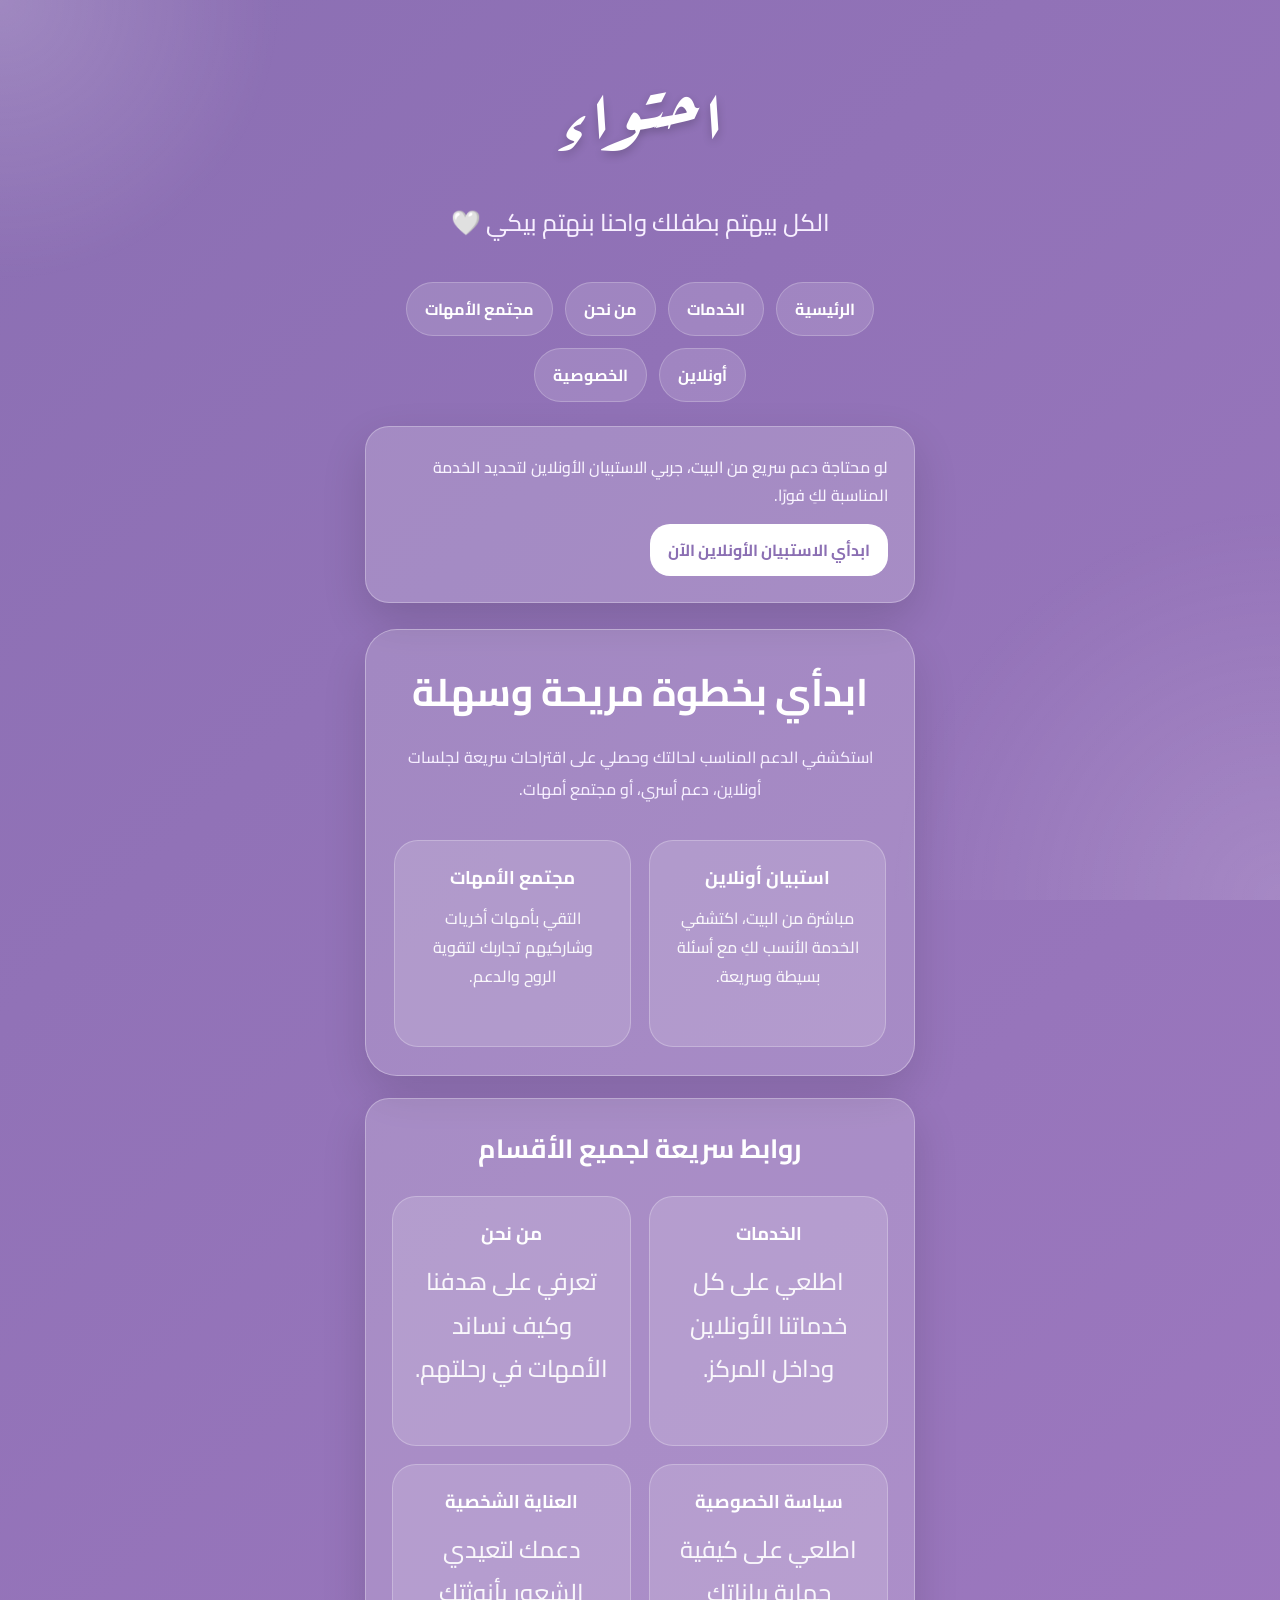
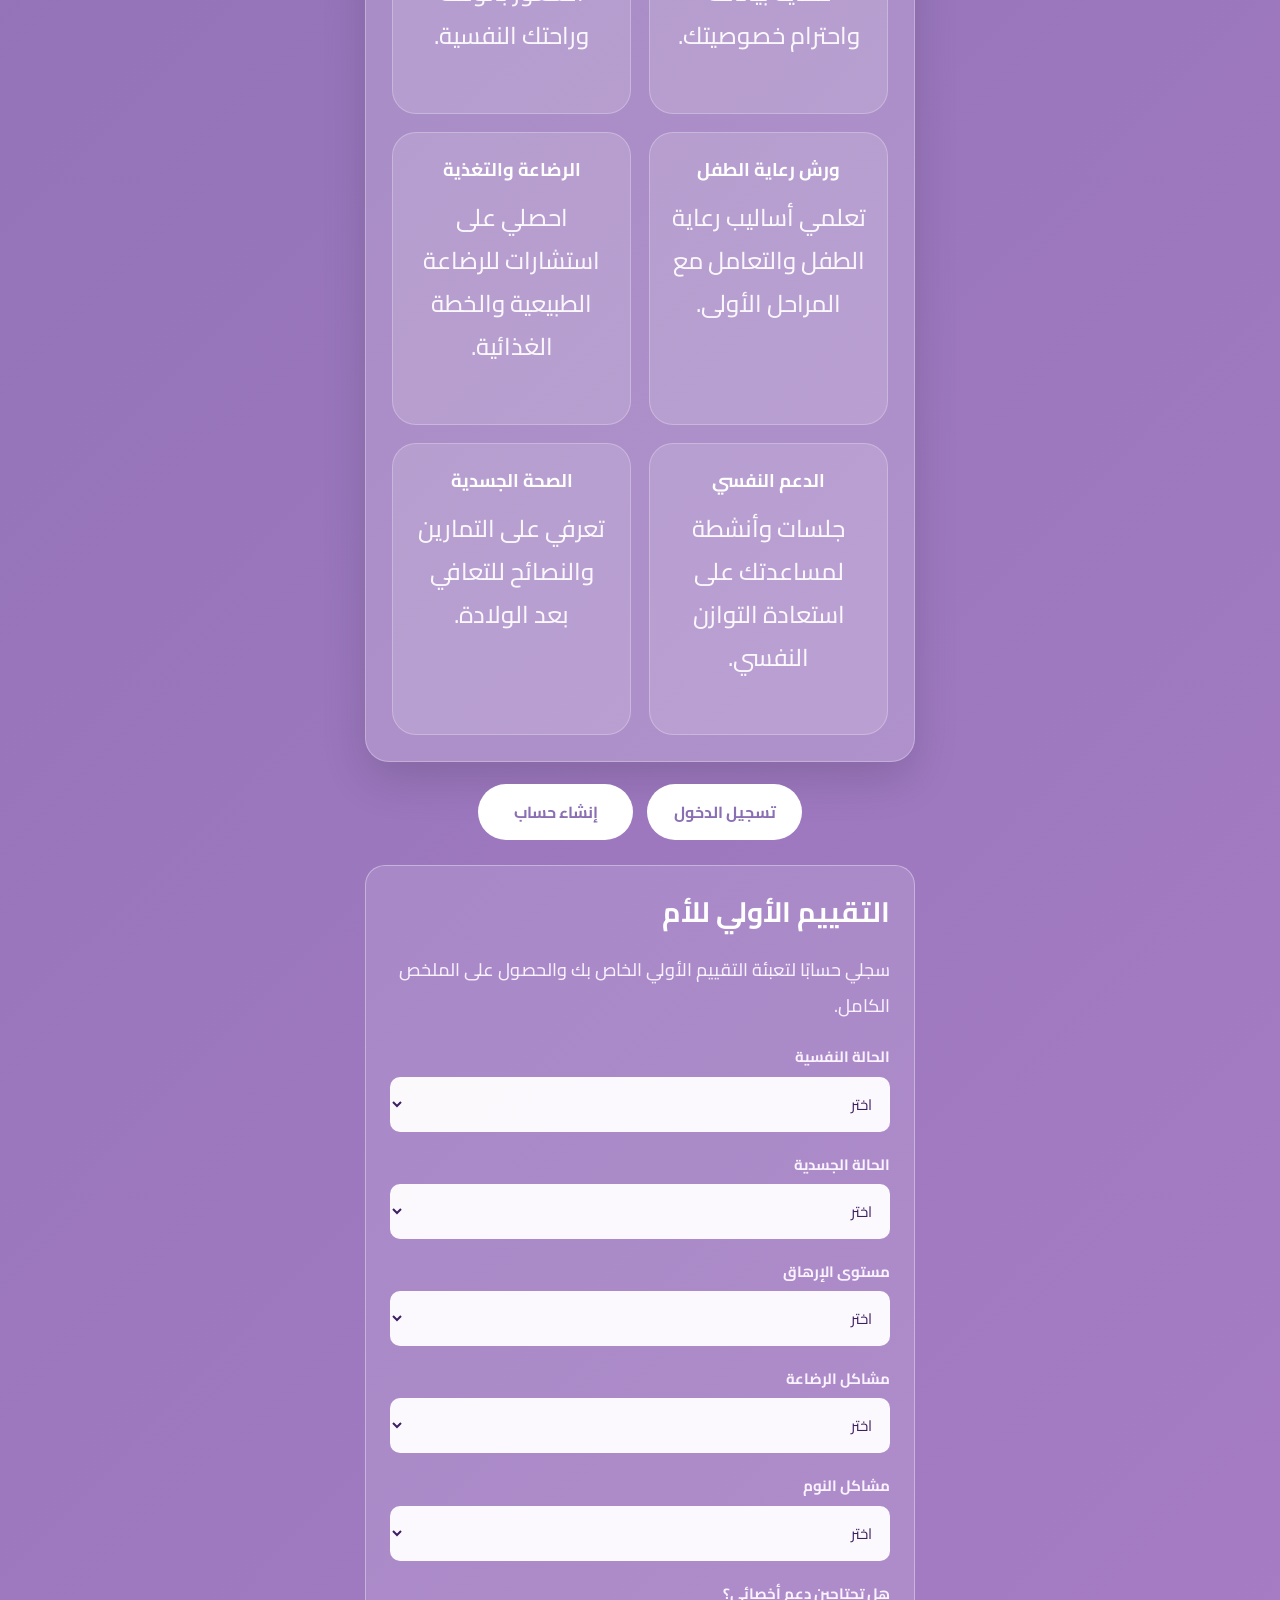
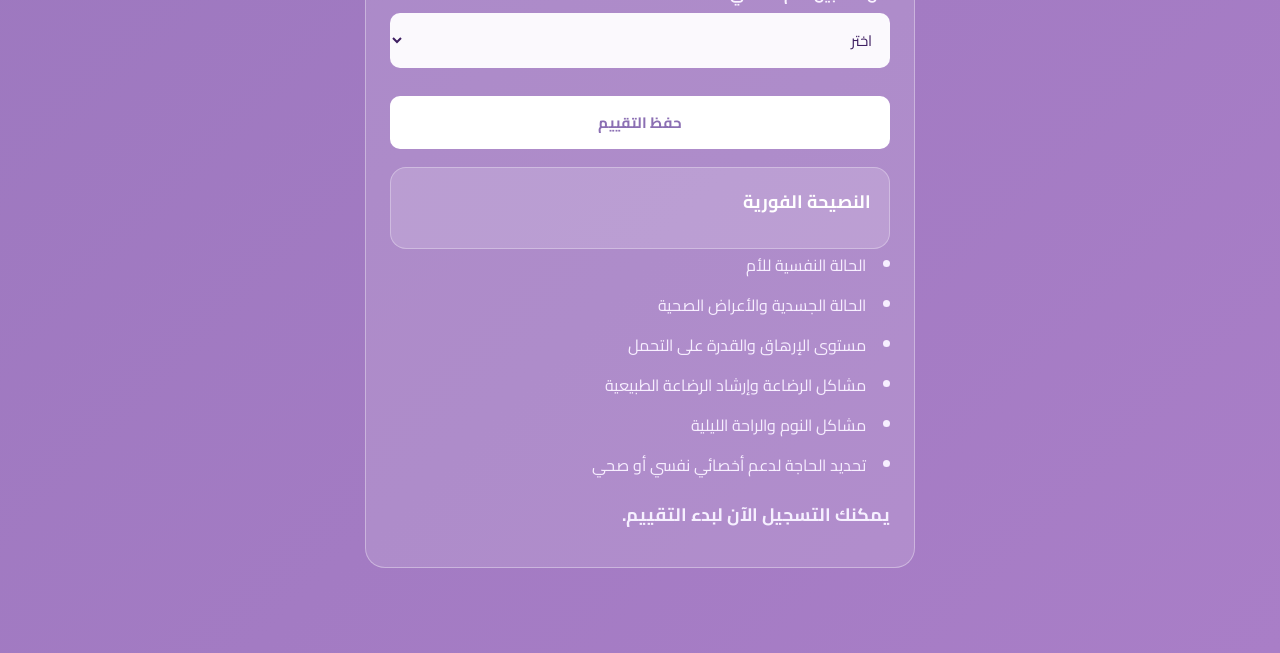
==== index.html @ d5a80ce1 "Add files via upload" ====
<!DOCTYPE html>
<html lang="ar" dir="rtl">
<head>
  <meta charset="UTF-8" />
  <meta name="viewport" content="width=device-width, initial-scale=1.0" />
  <title>احتواء</title>

  <link href="https://fonts.googleapis.com/css2?family=Cairo:wght@400;700&family=Aref+Ruqaa&display=swap" rel="stylesheet">
  <link rel="stylesheet" href="https://cdnjs.cloudflare.com/ajax/libs/font-awesome/6.5.0/css/all.min.css">

  <style>
    * {
      margin: 0;
      padding: 0;
      box-sizing: border-box;
      font-family: 'Cairo', sans-serif;
    }

    body {
      background-color: #8B6FB3;
      min-height: 100vh;
      display: flex;
      align-items: center;
      justify-content: center;
      text-align: center;
      padding: 20px;
    }

    .container {
      color: white;
      width: 100%;
      max-width: 550px;
    }

    h1 {
      font-family: 'Aref Ruqaa', serif;
      font-size: 82px;
      font-weight: normal;
      margin-bottom: 15px;
      letter-spacing: 2px;
      text-shadow: 0 4px 10px rgba(0,0,0,0.2);
    }

    p {
      font-size: 24px;
      margin-bottom: 35px;
      line-height: 2;
      font-weight: 500;
    }

    .cta-box {
      background: rgba(255,255,255,0.22);
      border: 1px solid rgba(255,255,255,0.4);
      border-radius: 24px;
      padding: 18px 22px;
      margin-bottom: 28px;
      text-align: right;
    }

    .cta-box p {
      color: #fdf0ff;
      line-height: 1.8;
      margin-bottom: 14px;
      font-size: 18px;
    }

    .cta-box .cta-link {
      display: inline-block;
      background: #fff;
      color: #8B6FB3;
      padding: 12px 18px;
      border-radius: 20px;
      font-weight: bold;
      text-decoration: none;
      transition: transform 0.3s;
    }

    .cta-box .cta-link:hover {
      transform: translateY(-2px);
    }

    .buttons {
      display: flex;
      gap: 15px;
      justify-content: center;
      flex-wrap: wrap;
      margin-bottom: 25px;
    }

    .btn {
      background: white;
      color: #8B6FB3;
      border: none;
      padding: 14px 28px;
      border-radius: 25px;
      font-size: 16px;
      text-decoration: none;
      font-weight: bold;
      min-width: 150px;
      cursor: pointer;
      transition: 0.3s;
      display: inline-block;
    }

    .btn:hover {
      background: #f2f2f2;
      transform: translateY(-2px);
    }

    .assessment-box {
      background: rgba(255,255,255,0.13);
      border: 1px solid rgba(255,255,255,0.35);
      border-radius: 20px;
      padding: 22px 24px;
      margin-bottom: 25px;
      text-align: right;
    }

    .assessment-box h2 {
      font-size: 28px;
      margin-bottom: 15px;
      color: #ffffff;
    }

    .assessment-box p {
      font-size: 18px;
      margin-bottom: 12px;
      color: #f6f0ff;
    }

    .assessment-box ul {
      list-style: inside disc;
      color: #f6f0ff;
      line-height: 2;
      text-align: right;
      padding-left: 0;
    }

    .assessment-box li {
      margin-bottom: 8px;
    }

    .assessment-form {
      margin-top: 20px;
      text-align: right;
    }

    .form-row {
      margin-bottom: 14px;
    }

    .assessment-form label {
      display: block;
      color: #f9f2ff;
      font-size: 15px;
      margin-bottom: 6px;
      text-align: right;
    }

    .assessment-form select,
    .assessment-form button {
      width: 100%;
      padding: 12px 14px;
      border: none;
      border-radius: 10px;
      font-size: 15px;
    }

    .assessment-form select {
      background: rgba(255,255,255,0.95);
      color: #3e1f62;
      margin-bottom: 6px;
    }

    .assessment-form button {
      background: #ffffff;
      color: #8B6FB3;
      font-weight: bold;
      cursor: pointer;
      transition: 0.3s;
      margin-top: 8px;
    }

    .assessment-form button:hover {
      background: #f2f2f2;
    }

    .advice-box {
      margin-top: 18px;
      padding: 18px;
      background: rgba(255,255,255,0.16);
      border: 1px solid rgba(255,255,255,0.3);
      border-radius: 16px;
      text-align: right;
    }

    .advice-box h3 {
      color: #ffffff;
      margin-bottom: 12px;
      font-size: 18px;
    }

    .advice-box ul {
      list-style: inside disc;
      color: #f6f0ff;
      line-height: 1.9;
      padding-left: 0;
    }

    .advice-box li {
      margin-bottom: 8px;
    }

    .note {
      margin-top: 15px;
      color: #ffe8b8;
      font-size: 16px;
      font-weight: 600;
    }

    .welcome-box {
      display: none;
      margin-bottom: 25px;
    }

    .welcome-box h2 {
      font-size: 28px;
      margin-bottom: 15px;
    }

    .social a {
      margin: 0 10px;
      font-size: 22px;
      color: white;
      text-decoration: none;
      width: 45px;
      height: 45px;
      display: inline-flex;
      align-items: center;
      justify-content: center;
      border-radius: 50%;
      background: rgba(255,255,255,0.15);
      transition: 0.3s;
    }

    .social a:hover {
      background: white;
      color: #8B6FB3;
      transform: scale(1.1);
    }
  </style>
  <link rel="stylesheet" href="styles.css">
</head>
<body class="page-home">
  <div class="container">
    <h1>احتواء</h1>
    <p>الكل بيهتم بطفلك واحنا بنهتم بيكي 🤍</p>
    <nav class="main-nav">
      <a href="index.html">الرئيسية</a>
      <a href="services.html">الخدمات</a>
      <a href="about.html">من نحن</a>
      <a href="community.html">مجتمع الأمهات</a>
      <a href="online-services.html">أونلاين</a>
      <a href="privacy-policy.html">الخصوصية</a>
    </nav>

    <div class="cta-box">
      <p>لو محتاجة دعم سريع من البيت، جربي الاستبيان الأونلاين لتحديد الخدمة المناسبة لكِ فورًا.</p>
      <a href="online-services.html" class="cta-link">ابدأي الاستبيان الأونلاين الآن</a>
    </div>

    <div class="hero-card">
      <h2>ابدأي بخطوة مريحة وسهلة</h2>
      <p>استكشفي الدعم المناسب لحالتك وحصلي على اقتراحات سريعة لجلسات أونلاين، دعم أسري، أو مجتمع أمهات.</p>
      <div class="quick-grid">
        <a href="online-services.html" class="feature-card">
          <h3>استبيان أونلاين</h3>
          <p>مباشرة من البيت، اكتشفي الخدمة الأنسب لكِ مع أسئلة بسيطة وسريعة.</p>
        </a>
        <a href="community.html" class="feature-card">
          <h3>مجتمع الأمهات</h3>
          <p>التقي بأمهات أخريات وشاركيهم تجاربك لتقوية الروح والدعم.</p>
        </a>
      </div>
    </div>

    <div class="section">
      <h2>روابط سريعة لجميع الأقسام</h2>
      <div class="quick-grid">
        <a href="services.html" class="feature-card">
          <h3>الخدمات</h3>
          <p>اطلعي على كل خدماتنا الأونلاين وداخل المركز.</p>
        </a>
        <a href="about.html" class="feature-card">
          <h3>من نحن</h3>
          <p>تعرفي على هدفنا وكيف نساند الأمهات في رحلتهم.</p>
        </a>
        <a href="privacy-policy.html" class="feature-card">
          <h3>سياسة الخصوصية</h3>
          <p>اطلعي على كيفية حماية بياناتك واحترام خصوصيتك.</p>
        </a>
        <a href="self-care.html" class="feature-card">
          <h3>العناية الشخصية</h3>
          <p>دعمك لتعيدي الشعور بأنوثتك وراحتك النفسية.</p>
        </a>
        <a href="baby-care.html" class="feature-card">
          <h3>ورش رعاية الطفل</h3>
          <p>تعلمي أساليب رعاية الطفل والتعامل مع المراحل الأولى.</p>
        </a>
        <a href="breastfeeding-nutrition.html" class="feature-card">
          <h3>الرضاعة والتغذية</h3>
          <p>احصلي على استشارات للرضاعة الطبيعية والخطة الغذائية.</p>
        </a>
        <a href="mental-support.html" class="feature-card">
          <h3>الدعم النفسي</h3>
          <p>جلسات وأنشطة لمساعدتك على استعادة التوازن النفسي.</p>
        </a>
        <a href="physical-wellness.html" class="feature-card">
          <h3>الصحة الجسدية</h3>
          <p>تعرفي على التمارين والنصائح للتعافي بعد الولادة.</p>
        </a>
      </div>
    </div>

    <div id="authButtons" class="buttons">
      <a href="login.html" class="btn">تسجيل الدخول</a>
      <a href="signup.html" class="btn">إنشاء حساب</a>
    </div>

    <div class="assessment-box" id="assessmentBox">
      <h2 id="assessmentTitle">التقييم الأولي للأم</h2>
      <p id="assessmentIntro">سجلي حسابًا لتعبئة التقييم الأولي الخاص بك والحصول على الملخص الكامل.</p>

      <form id="motherAssessmentForm" class="assessment-form hidden">
        <div class="form-row">
          <label for="mentalStateInput">الحالة النفسية</label>
          <select id="mentalStateInput">
            <option value="">اختر</option>
            <option value="stable">مستقرة</option>
            <option value="stressed">مرهقة</option>
            <option value="anxious">متوترة</option>
          </select>
        </div>

        <div class="form-row">
          <label for="physicalStateInput">الحالة الجسدية</label>
          <select id="physicalStateInput">
            <option value="">اختر</option>
            <option value="good">جيدة</option>
            <option value="average">متوسطة</option>
            <option value="weak">ضعيفة</option>
          </select>
        </div>

        <div class="form-row">
          <label for="fatigueLevelInput">مستوى الإرهاق</label>
          <select id="fatigueLevelInput">
            <option value="">اختر</option>
            <option value="low">منخفض</option>
            <option value="medium">متوسط</option>
            <option value="high">مرتفع</option>
          </select>
        </div>

        <div class="form-row">
          <label for="breastfeedingIssuesInput">مشاكل الرضاعة</label>
          <select id="breastfeedingIssuesInput">
            <option value="">اختر</option>
            <option value="none">لا توجد</option>
            <option value="difficulty">صعوبة في الرضاعة</option>
            <option value="need_guidance">تحتاج إرشاد</option>
          </select>
        </div>

        <div class="form-row">
          <label for="sleepIssuesInput">مشاكل النوم</label>
          <select id="sleepIssuesInput">
            <option value="">اختر</option>
            <option value="good">جيدة</option>
            <option value="interrupted">مقطعة</option>
            <option value="bad">سيئة</option>
          </select>
        </div>

        <div class="form-row">
          <label for="needSpecialistInput">هل تحتاجين دعم أخصائي؟</label>
          <select id="needSpecialistInput">
            <option value="">اختر</option>
            <option value="yes">نعم</option>
            <option value="no">لا</option>
          </select>
        </div>

        <button type="submit" class="btn">حفظ التقييم</button>
      </form>

      <div id="assessmentAdvice" class="advice-box hidden">
        <h3>النصيحة الفورية</h3>
        <ul id="adviceList"></ul>
      </div>

      <div id="assessmentListWrapper">
        <ul id="assessmentList">
          <li>الحالة النفسية للأم</li>
          <li>الحالة الجسدية والأعراض الصحية</li>
          <li>مستوى الإرهاق والقدرة على التحمل</li>
          <li>مشاكل الرضاعة وإرشاد الرضاعة الطبيعية</li>
          <li>مشاكل النوم والراحة الليلية</li>
          <li>تحديد الحاجة لدعم أخصائي نفسي أو صحي</li>
        </ul>
      </div>

      <p id="assessmentNote" class="note">يمكنك التسجيل الآن لبدء التقييم.</p>
    </div>

    <div id="userSection" class="welcome-box">
      <h2 id="userName">أهلاً بك</h2>
      <div class="buttons">
        <button id="logoutBtn" class="btn">تسجيل الخروج</button>
      </div>
    </div>
  </div>

  <script type="module" src="auth.js"></script>
</body>
</html>
---- styles.css ----
:root {
  --text: #fff;
  --surface: rgba(255,255,255,0.18);
  --surface-strong: rgba(255,255,255,0.28);
  --border: rgba(255,255,255,0.33);
  --accent: #8B6FB3;
  --accent-dark: #5e3d92;
  --accent-soft: #f5efff;
  --shadow: 0 18px 45px rgba(0,0,0,0.14);
}

* {
  margin: 0;
  padding: 0;
  box-sizing: border-box;
}

html {
  scroll-behavior: smooth;
}

body {
  min-height: 100vh;
  font-family: 'Cairo', sans-serif;
  color: var(--text);
  line-height: 1.75;
  background: linear-gradient(135deg, #8B6FB3 0%, #A97EC7 100%);
  position: relative;
}

body::before {
  content: '';
  position: fixed;
  inset: 0;
  background: radial-gradient(circle at top left, rgba(255,255,255,0.18), transparent 18%),
              radial-gradient(circle at bottom right, rgba(255,255,255,0.14), transparent 25%);
  pointer-events: none;
  z-index: -1;
}

body.page-dashboard { background: linear-gradient(135deg, #8B6FB3 0%, #A97EC7 100%); }
body.page-online { background: linear-gradient(135deg, #4b2f82 0%, #8766c6 100%); }
body.page-community { background: linear-gradient(135deg, #6a4b9f 0%, #9a7ccb 100%); }
body.page-partner { background: linear-gradient(135deg, #5c47a1 0%, #8366c9 100%); }
body.page-selfcare { background: linear-gradient(135deg, #8d5bb0 0%, #c092d8 100%); }
body.page-babycare { background: linear-gradient(135deg, #7c55b8 0%, #a975d1 100%); }
body.page-mental { background: linear-gradient(135deg, #7c55b8 0%, #9b79c8 100%); }
body.page-breastfeeding { background: linear-gradient(135deg, #7d5bb7 0%, #ab83d5 100%); }
body.page-physical { background: linear-gradient(135deg, #8B6FB3 0%, #A97EC7 100%); }
body.page-home { background: linear-gradient(135deg, #8B6FB3 0%, #A97EC7 100%); }
body.page-auth { background: linear-gradient(135deg, #8B6FB3 0%, #A97EC7 100%); }

.page-container,
.container {
  width: min(1180px, calc(100% - 40px));
  margin: 0 auto;
  padding: 20px 0 40px;
}

header {
  display: flex;
  align-items: center;
  justify-content: space-between;
  flex-wrap: wrap;
  gap: 16px;
  margin-bottom: 22px;
}

header h1 {
  font-size: clamp(2rem, 4vw, 3rem);
  line-height: 1.05;
}

header a,
.btn,
.logout-btn,
.cta-link {
  display: inline-flex;
  align-items: center;
  justify-content: center;
  gap: 8px;
  padding: 14px 24px;
  border-radius: 999px;
  background: #fff;
  color: var(--accent);
  text-decoration: none;
  font-weight: 700;
  transition: transform .25s ease, box-shadow .25s ease, background .25s ease;
}

header a:hover,
.btn:hover,
.logout-btn:hover,
.cta-link:hover {
  transform: translateY(-3px);
  box-shadow: 0 22px 40px rgba(0,0,0,0.14);
}

.buttons {
  display: flex;
  flex-wrap: wrap;
  justify-content: center;
  align-items: center;
  gap: 14px;
}

.btn,
.logout-btn {
  min-width: 155px;
  border: none;
  cursor: pointer;
}

.cta-box,
.hero-card,
.section,
.form-card,
.info-card,
.result-card,
.header-card,
.nav-card {
  background: var(--surface);
  border: 1px solid var(--surface-strong);
  border-radius: 24px;
  box-shadow: var(--shadow);
  padding: 26px;
}

.cta-box {
  margin-bottom: 26px;
  text-align: right;
}

.cta-box p {
  margin-bottom: 14px;
  color: var(--surface-soft, #f9f4ff);
  font-size: 1rem;
}

.cta-box .cta-link {
  background: #fff;
}

.hero-card {
  background: rgba(255,255,255,0.16);
  border: 1px solid rgba(255,255,255,0.32);
  border-radius: 32px;
  padding: 28px;
  margin-bottom: 26px;
  box-shadow: 0 20px 45px rgba(0,0,0,0.12);
}

.main-nav {
  display: flex;
  flex-wrap: wrap;
  justify-content: center;
  gap: 12px;
  margin: 22px 0 24px;
}

.main-nav a {
  display: inline-flex;
  align-items: center;
  justify-content: center;
  padding: 12px 18px;
  border-radius: 999px;
  border: 1px solid rgba(255,255,255,0.22);
  background: rgba(255,255,255,0.14);
  color: #fff;
  text-decoration: none;
  font-weight: 700;
  transition: background .25s ease, transform .25s ease, box-shadow .25s ease;
}

.main-nav a:hover {
  background: rgba(255,255,255,0.26);
  transform: translateY(-2px);
  box-shadow: 0 14px 28px rgba(0,0,0,0.12);
}

.hero-card h2 {
  margin-bottom: 14px;
  font-size: clamp(2rem, 3vw, 2.6rem);
}

.hero-card p {
  color: #f6efff;
  font-size: 1rem;
}

.quick-grid {
  display: grid;
  grid-template-columns: repeat(auto-fit, minmax(220px, 1fr));
  gap: 18px;
  margin-top: 24px;
}

.feature-card {
  display: block;
  padding: 20px;
  border-radius: 24px;
  background: rgba(255,255,255,0.14);
  border: 1px solid rgba(255,255,255,0.25);
  transition: transform 0.25s ease, box-shadow 0.25s ease, background 0.25s ease;
  text-decoration: none;
}

.feature-card:hover {
  transform: translateY(-6px);
  background: rgba(255,255,255,0.22);
  box-shadow: 0 16px 30px rgba(0,0,0,0.16);
}

.feature-card h3 {
  margin-bottom: 10px;
  font-size: 1.15rem;
  color: #fff;
}

.feature-card p {
  color: rgba(255,255,255,0.92);
  line-height: 1.8;
}

.info-links {
  display: grid;
  grid-template-columns: repeat(auto-fit, minmax(190px, 1fr));
  gap: 16px;
  margin-top: 24px;
}

.info-card {
  background: rgba(255,255,255,0.14);
  border: 1px solid rgba(255,255,255,0.25);
  border-radius: 22px;
  padding: 20px;
  text-align: right;
  box-shadow: 0 12px 28px rgba(0,0,0,0.12);
}

.info-card a {
  display: inline-block;
  margin-top: 12px;
  color: #fff;
  font-weight: 700;
  text-decoration: none;
}

.info-card a:hover {
  text-decoration: underline;
}

h2 {
  font-size: 1.65rem;
  margin-bottom: 18px;
}

p,
li,
label,
option,
input,
select,
textarea {
  font-family: 'Cairo', sans-serif;
}

p,
label,
li {
  color: #f7efff;
}

.section,
.hero-card,
.form-card,
.result-card {
  margin-bottom: 22px;
}

.grid,
.quiz-grid,
.stats,
.main-content {
  display: grid;
  gap: 20px;
}

.grid {
  grid-template-columns: repeat(auto-fit, minmax(260px, 1fr));
}

.stats {
  grid-template-columns: repeat(auto-fit, minmax(220px, 1fr));
}

.main-content {
  grid-template-columns: 1fr 1fr;
}

@media (max-width: 900px) {
  .main-content,
  .stats,
  .grid,
  .quiz-grid {
    grid-template-columns: 1fr;
  }
}

ul {
  list-style: inside disc;
  padding-left: 0;
}

li {
  margin-bottom: 10px;
}

label {
  display: block;
  margin-bottom: 8px;
  font-weight: 700;
}

input,
select,
textarea {
  width: 100%;
  padding: 14px 16px;
  border-radius: 16px;
  border: 1px solid rgba(255,255,255,0.4);
  background: rgba(255,255,255,0.9);
  color: #3d2661;
  font-size: 1rem;
}

button {
  border-radius: 16px;
  border: none;
}

.advice-box,
.result-card,
.note-card,
.info-card,
.hero-card,
.section {
  line-height: 1.8;
}

.advice-box h3,
.result-card h2,
.info-card h2,
.section h2 {
  color: #fff;
}

.advice-box ul,
.section ul,
.info-card ul,
.hero-card ul {
  color: #f7efff;
}

.note,
.note-text {
  display: block;
  margin-top: 16px;
  color: #ffe8b8;
  font-weight: 700;
}

.status-badge {
  display: inline-flex;
  padding: 6px 12px;
  border-radius: 999px;
  font-size: 0.82rem;
  font-weight: 700;
}

.user-info,
.activity-item,
.user-item,
.card,
.table-container,
.form-card,
.result-card {
  width: 100%;
}

.user-info {
  display: flex;
  flex-wrap: wrap;
  gap: 14px;
  align-items: center;
  justify-content: flex-end;
}

.card {
  padding: 24px;
}

.table-container {
  overflow-x: auto;
}

table {
  width: 100%;
  border-collapse: collapse;
}

table th,
table td {
  padding: 14px 16px;
  border-bottom: 1px solid rgba(0,0,0,0.08);
  text-align: right;
}

table th {
  background: rgba(255,255,255,0.18);
  color: #4b2f82;
  font-weight: 700;
}

table tr:hover {
  background: rgba(255,255,255,0.12);
}

.empty-state {
  text-align: center;
  color: rgba(255,255,255,0.88);
  padding: 28px 0;
}

.empty-state i,
.activity-time {
  display: block;
}

.activity-item,
.user-item {
  background: rgba(255,255,255,0.15);
  border-radius: 18px;
  padding: 18px;
}

.activity-time {
  font-size: 0.9rem;
  color: rgba(255,255,255,0.75);
}

.social {
  display: flex;
  justify-content: center;
  gap: 12px;
  flex-wrap: wrap;
}

.social a {
  width: 45px;
  height: 45px;
  border-radius: 50%;
  background: rgba(255,255,255,0.16);
  color: #fff;
  display: inline-flex;
  align-items: center;
  justify-content: center;
  transition: transform .25s ease, background .25s ease;
}

.social a:hover {
  background: #fff;
  color: var(--accent);
  transform: translateY(-3px);
}

@media (max-width: 660px) {
  header {
    flex-direction: column;
    align-items: flex-start;
  }

  header a,
  .btn,
  .logout-btn,
  .cta-link {
    width: 100%;
  }
}
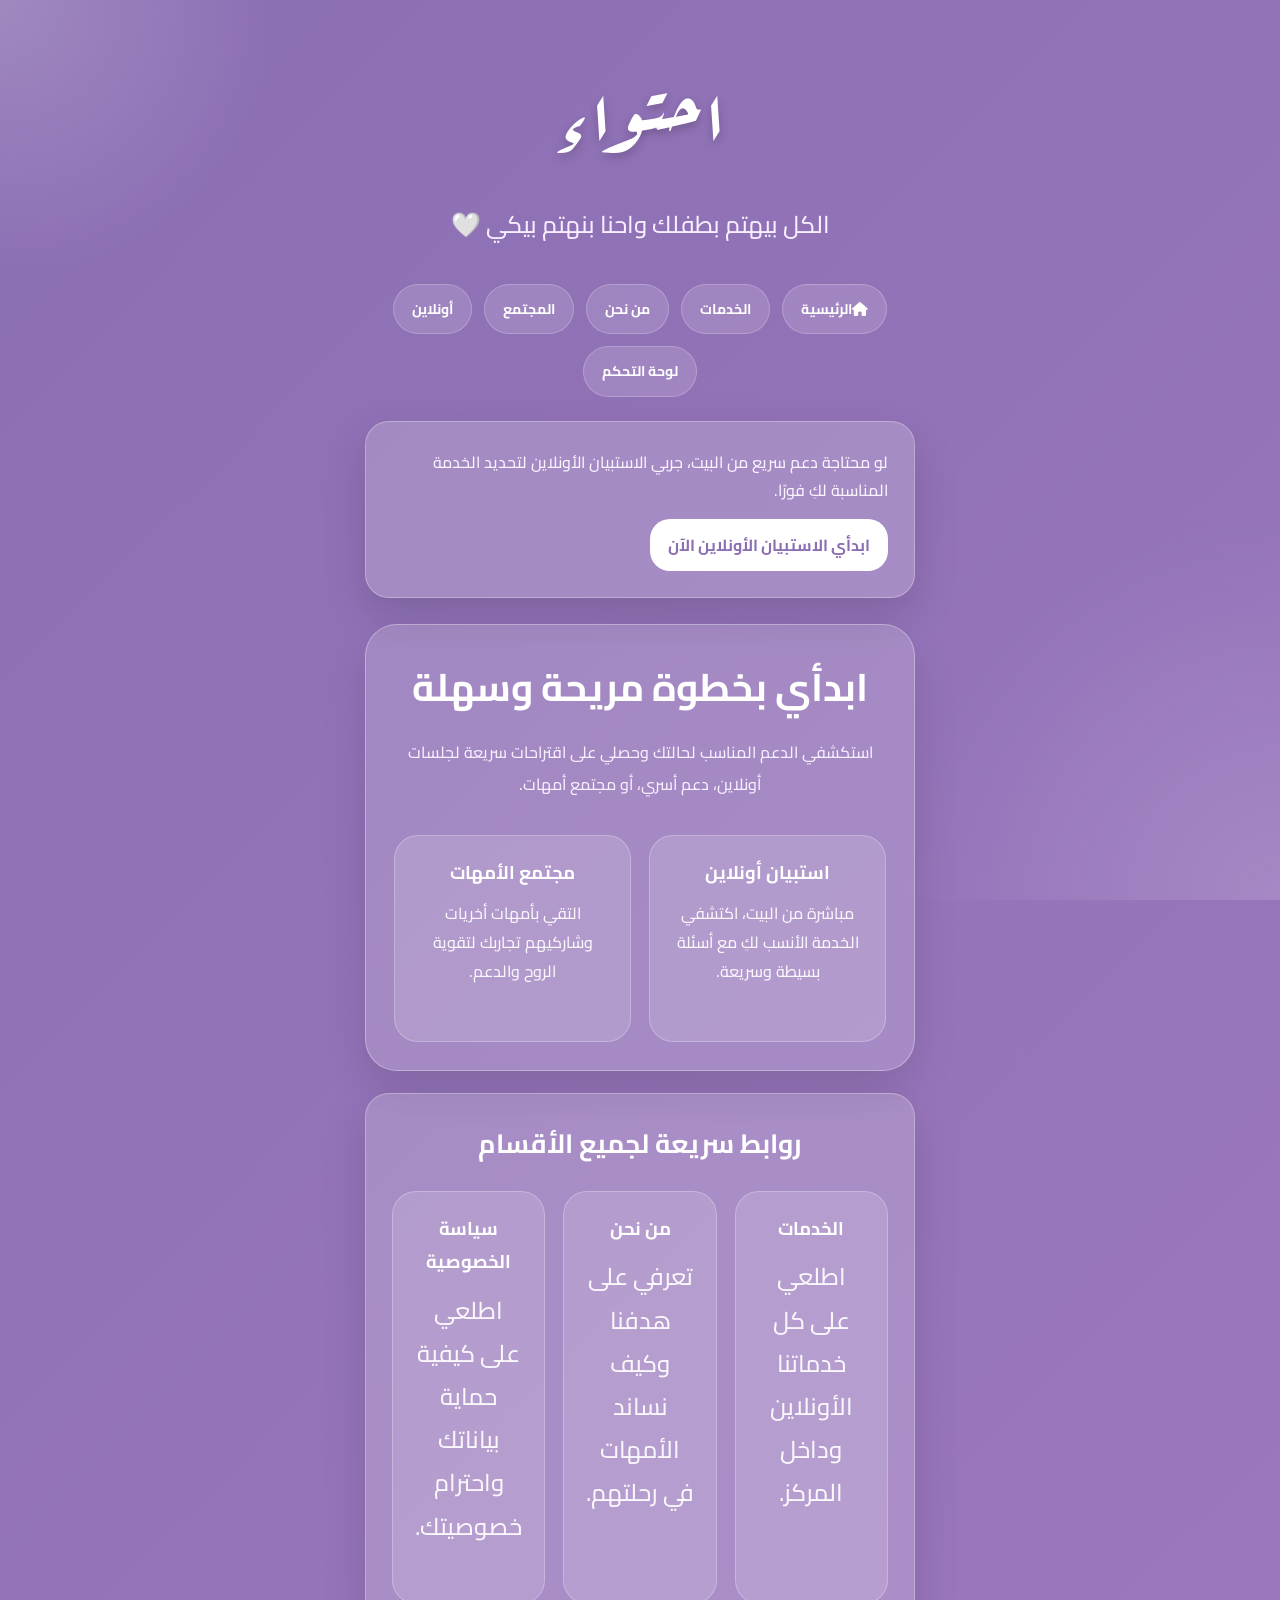
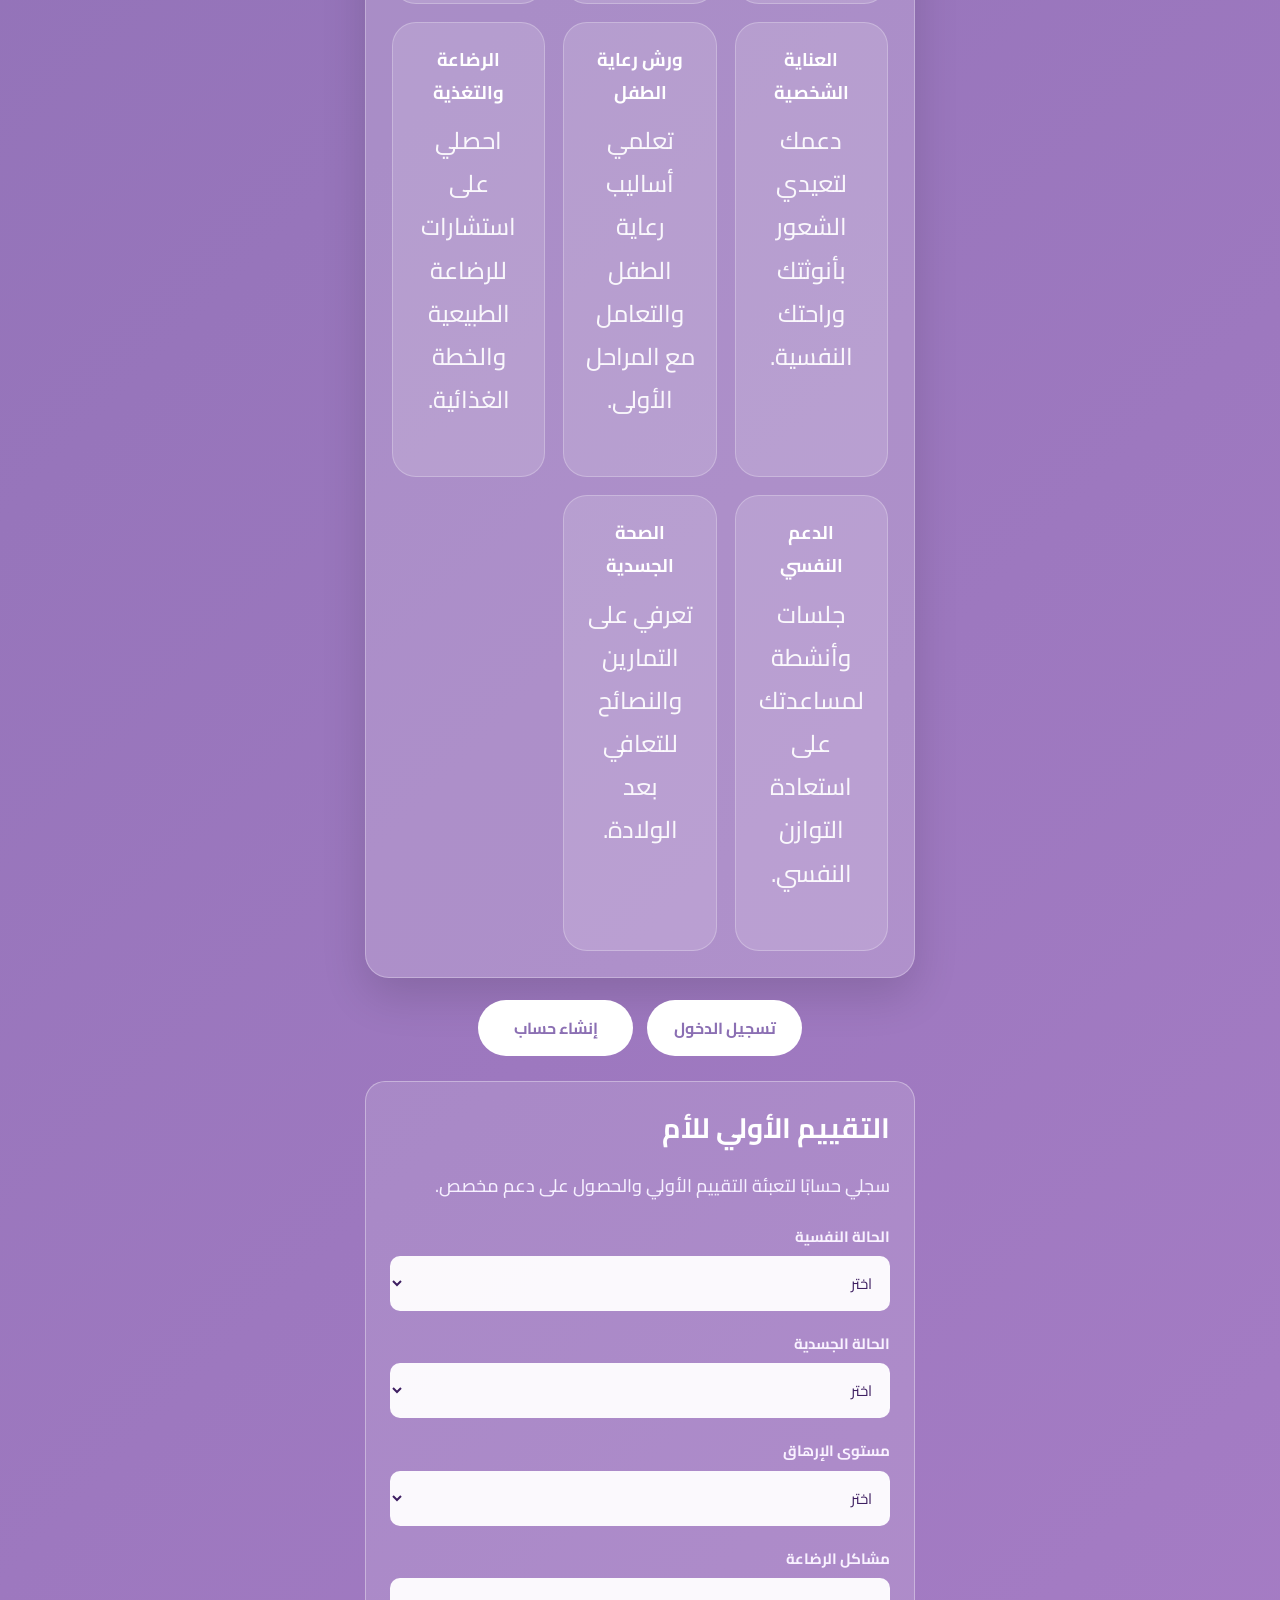
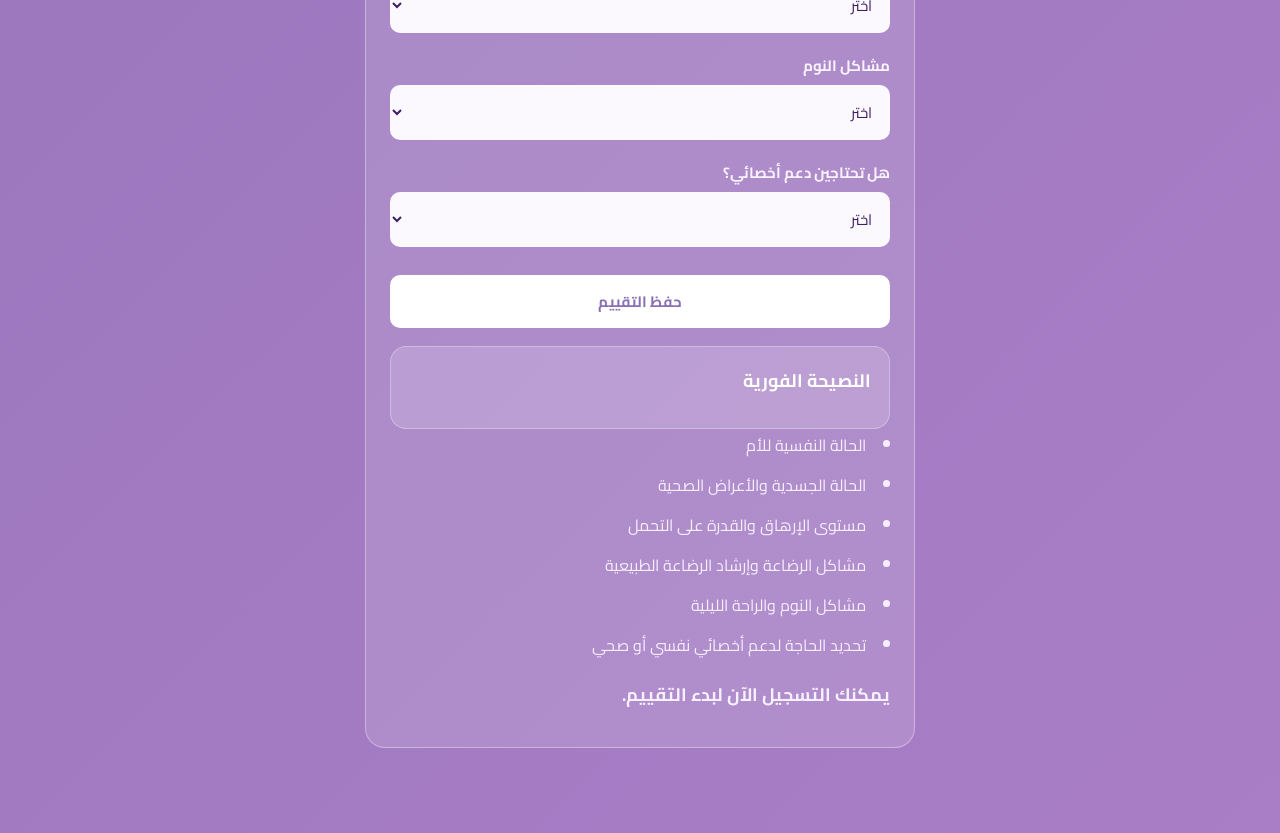
==== commit 91c5fd1e: "Add files via upload" ====
--- a/index.html
+++ b/index.html
@@ -34,7 +34,7 @@
 
     h1 {
       font-family: 'Aref Ruqaa', serif;
-      font-size: 82px;
+      font-size: clamp(3.5rem, 15vw, 5.2rem);
       font-weight: normal;
       margin-bottom: 15px;
       letter-spacing: 2px;
@@ -42,7 +42,7 @@
     }
 
     p {
-      font-size: 24px;
+      font-size: clamp(1.1rem, 4vw, 1.5rem);
       margin-bottom: 35px;
       line-height: 2;
       font-weight: 500;
@@ -248,6 +248,28 @@
       color: #8B6FB3;
       transform: scale(1.1);
     }
+
+    .main-nav {
+      display: flex;
+      justify-content: center;
+      gap: 15px;
+      margin-bottom: 30px;
+      flex-wrap: wrap;
+    }
+
+    .main-nav a {
+      color: white;
+      text-decoration: none;
+      padding: 8px 15px;
+      border-radius: 20px;
+      background: rgba(255,255,255,0.1);
+      transition: 0.3s;
+      font-size: 14px;
+    }
+
+    .main-nav a:hover {
+      background: rgba(255,255,255,0.3);
+    }
   </style>
   <link rel="stylesheet" href="styles.css">
 </head>
@@ -256,12 +278,12 @@
     <h1>احتواء</h1>
     <p>الكل بيهتم بطفلك واحنا بنهتم بيكي 🤍</p>
     <nav class="main-nav">
-      <a href="index.html">الرئيسية</a>
-      <a href="services.html">الخدمات</a>
-      <a href="about.html">من نحن</a>
-      <a href="community.html">مجتمع الأمهات</a>
-      <a href="online-services.html">أونلاين</a>
-      <a href="privacy-policy.html">الخصوصية</a>
+      <a href="./index.html"><i class="fas fa-home"></i> الرئيسية</a>
+      <a href="./services.html">الخدمات</a>
+      <a href="./about.html">من نحن</a>
+      <a href="./community.html">المجتمع</a>
+      <a href="./online-services.html">أونلاين</a>
+      <a href="./dashboard.html" id="navDashboard" class="hidden">لوحة التحكم</a>
     </nav>
 
     <div class="cta-box">
@@ -277,7 +299,7 @@
           <h3>استبيان أونلاين</h3>
           <p>مباشرة من البيت، اكتشفي الخدمة الأنسب لكِ مع أسئلة بسيطة وسريعة.</p>
         </a>
-        <a href="community.html" class="feature-card">
+        <a href="community.html" class="feature-card">
           <h3>مجتمع الأمهات</h3>
           <p>التقي بأمهات أخريات وشاركيهم تجاربك لتقوية الروح والدعم.</p>
         </a>
@@ -311,7 +333,7 @@
           <h3>الرضاعة والتغذية</h3>
           <p>احصلي على استشارات للرضاعة الطبيعية والخطة الغذائية.</p>
         </a>
-        <a href="mental-support.html" class="feature-card">
+        <a href="mental-support.html" class="feature-card">
           <h3>الدعم النفسي</h3>
           <p>جلسات وأنشطة لمساعدتك على استعادة التوازن النفسي.</p>
         </a>
@@ -413,7 +435,7 @@
       <p id="assessmentNote" class="note">يمكنك التسجيل الآن لبدء التقييم.</p>
     </div>
 
-    <div id="userSection" class="welcome-box">
+    <div id="userSection" class="welcome-box">
       <h2 id="userName">أهلاً بك</h2>
       <div class="buttons">
         <button id="logoutBtn" class="btn">تسجيل الخروج</button>
@@ -423,4 +445,4 @@
 
   <script type="module" src="auth.js"></script>
 </body>
-</html>
+</html>
--- a/styles.css
+++ b/styles.css
@@ -190,7 +190,7 @@
 
 .quick-grid {
   display: grid;
-  grid-template-columns: repeat(auto-fit, minmax(220px, 1fr));
+  grid-template-columns: repeat(auto-fit, minmax(140px, 1fr));
   gap: 18px;
   margin-top: 24px;
 }
@@ -477,7 +477,12 @@
 @media (max-width: 660px) {
   header {
     flex-direction: column;
-    align-items: flex-start;
+    align-items: center;
+    text-align: center;
+  }
+
+  .main-nav {
+    gap: 8px;
   }
 
   header a,
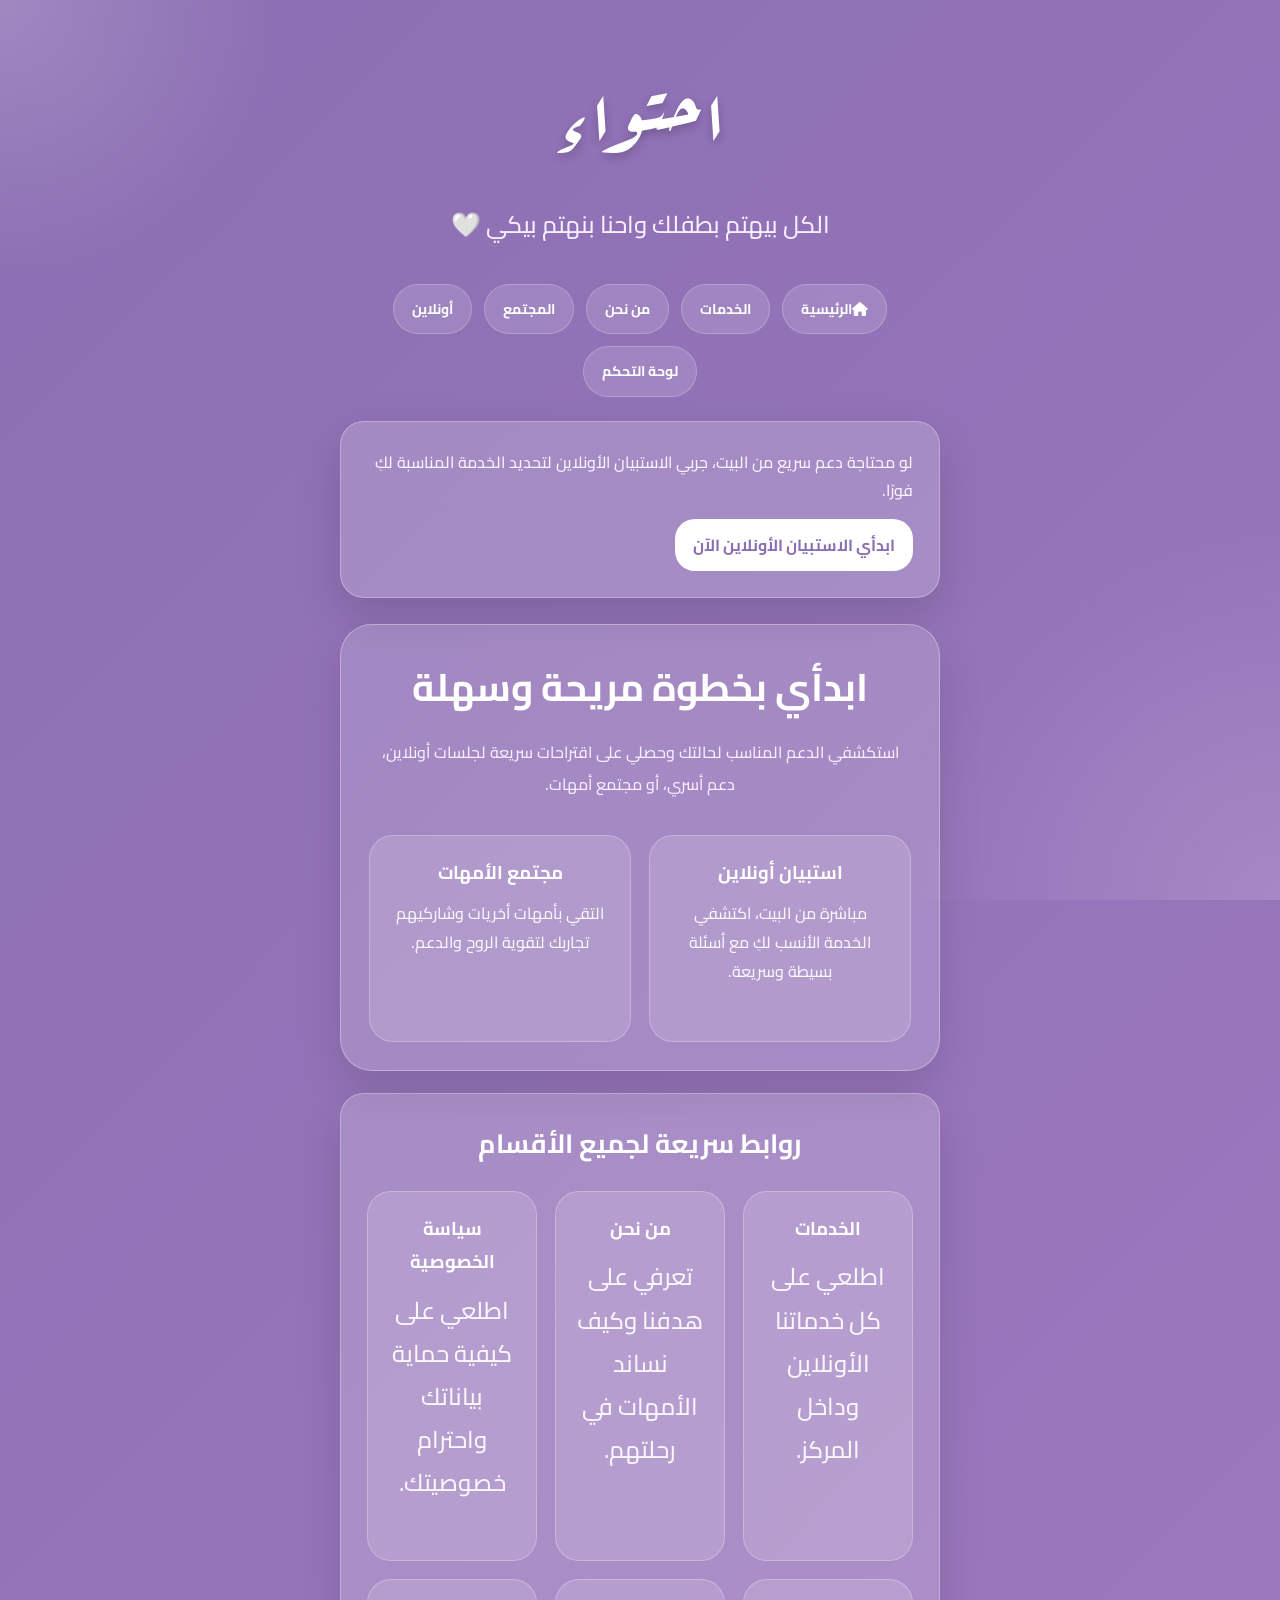
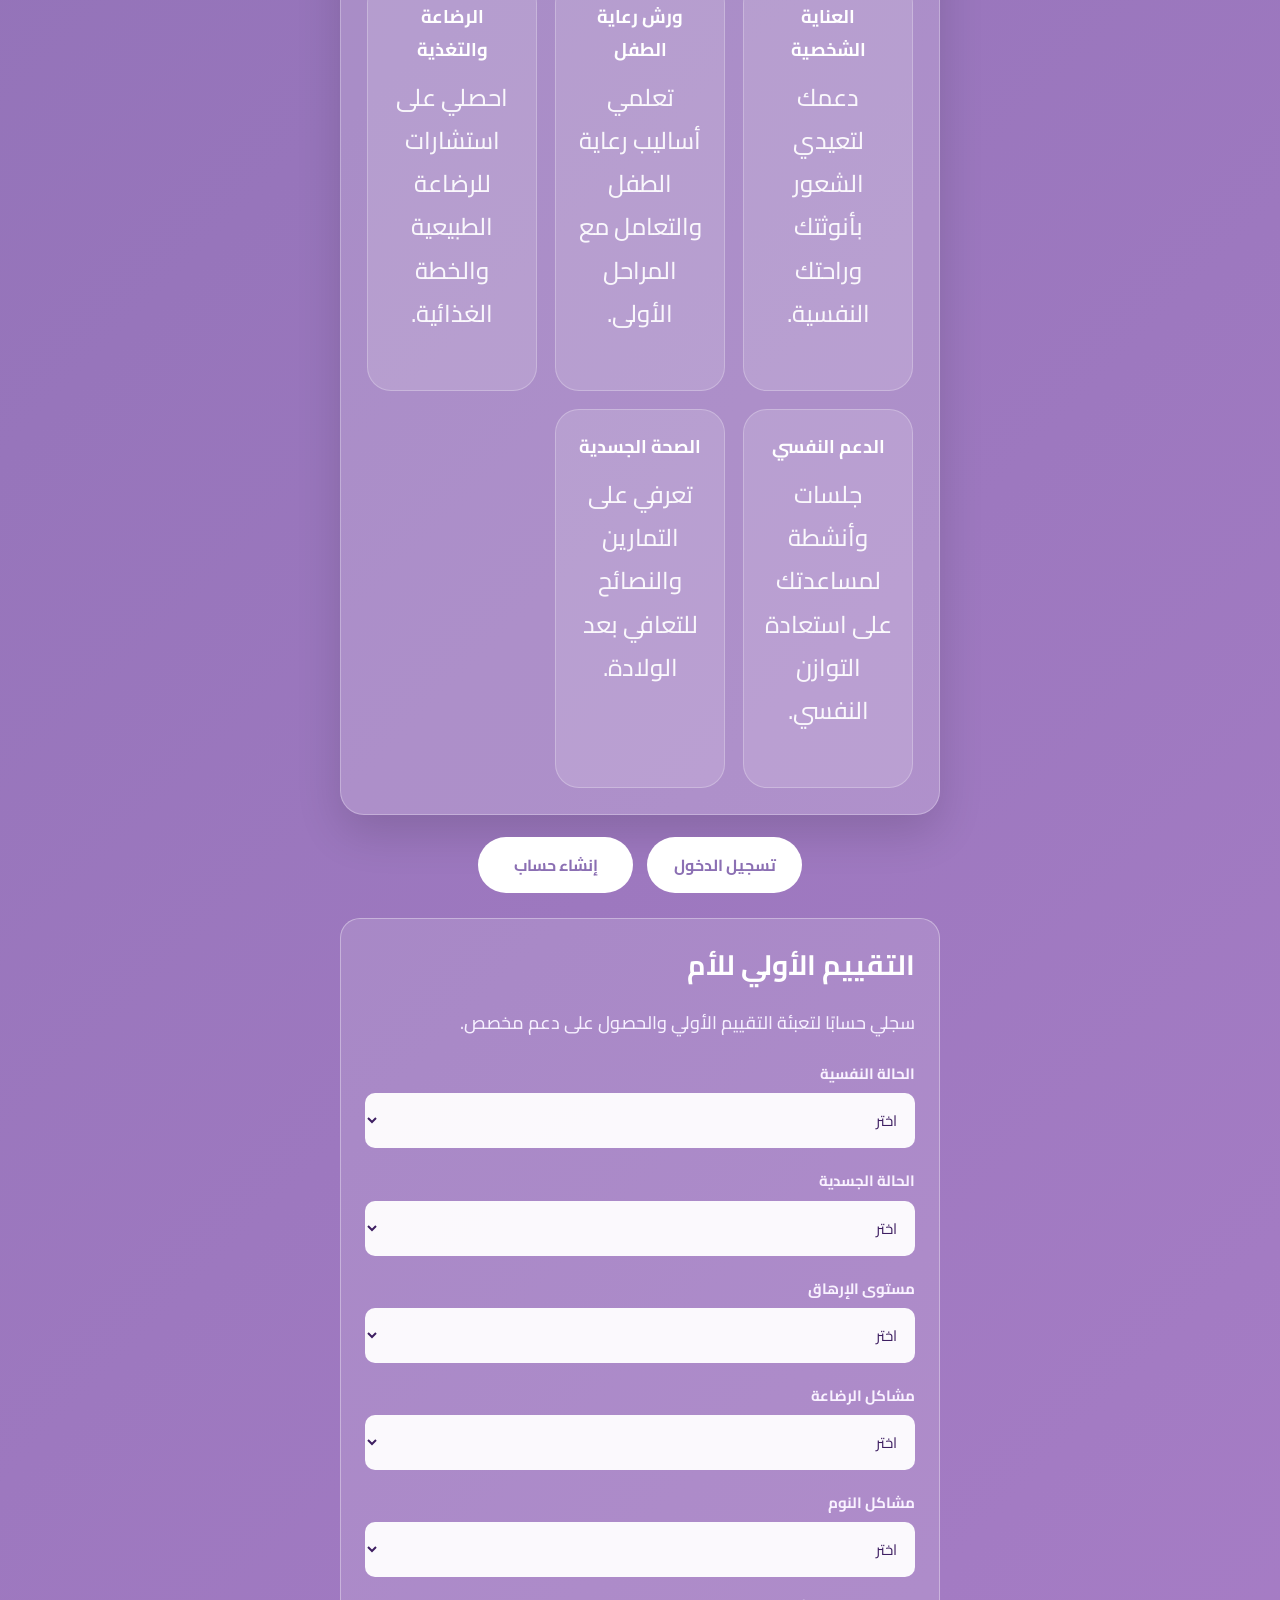
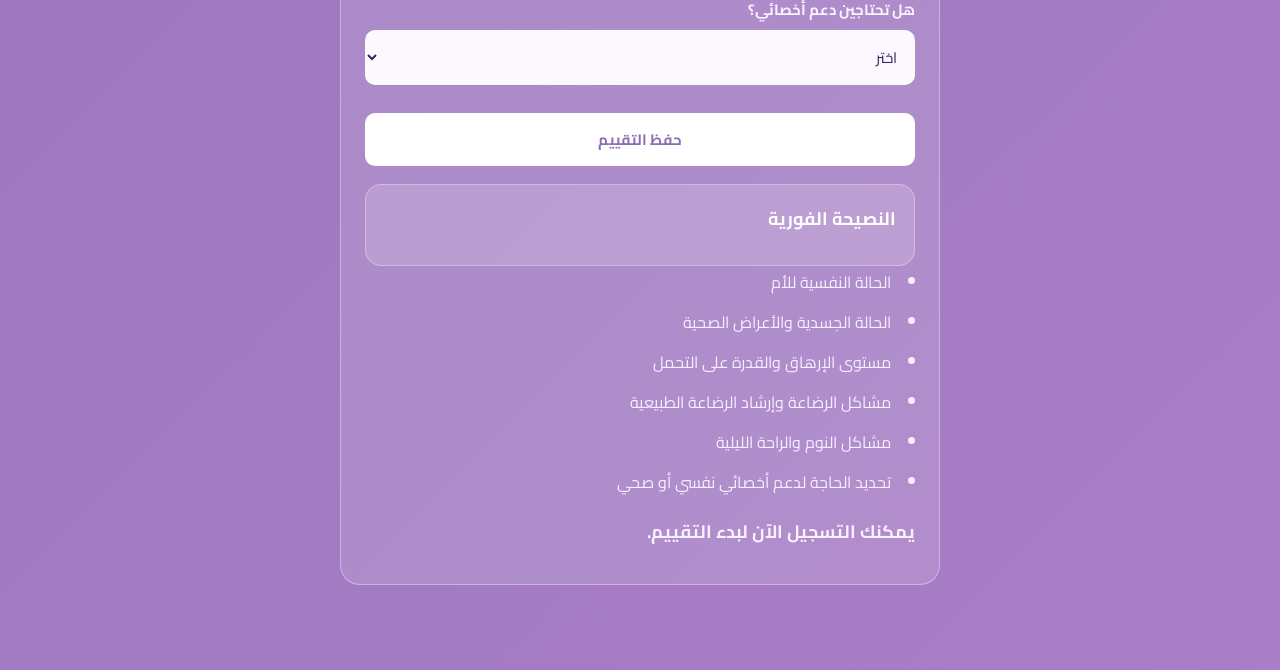
==== commit 117479cb: "Add files via upload" ====
--- a/index.html
+++ b/index.html
@@ -19,17 +19,16 @@
     body {
       background-color: #8B6FB3;
       min-height: 100vh;
-      display: flex;
-      align-items: center;
-      justify-content: center;
       text-align: center;
-      padding: 20px;
+      padding: 20px 15px;
+      display: block; /* للسماح بالتمرير الطبيعي على الجوال */
     }
 
     .container {
       color: white;
       width: 100%;
-      max-width: 550px;
+      max-width: 600px;
+      margin: 0 auto;
     }
 
     h1 {
--- a/styles.css
+++ b/styles.css
@@ -190,7 +190,7 @@
 
 .quick-grid {
   display: grid;
-  grid-template-columns: repeat(auto-fit, minmax(140px, 1fr));
+  grid-template-columns: repeat(auto-fit, minmax(130px, 1fr));
   gap: 18px;
   margin-top: 24px;
 }
@@ -477,18 +477,21 @@
 @media (max-width: 660px) {
   header {
     flex-direction: column;
-    align-items: center;
+    align-items: stretch;
     text-align: center;
   }
 
   .main-nav {
     gap: 8px;
+    flex-direction: column;
   }
 
-  header a,
+  .main-nav a,
   .btn,
   .logout-btn,
   .cta-link {
     width: 100%;
+    padding: 12px;
+    font-size: 14px;
   }
 }
